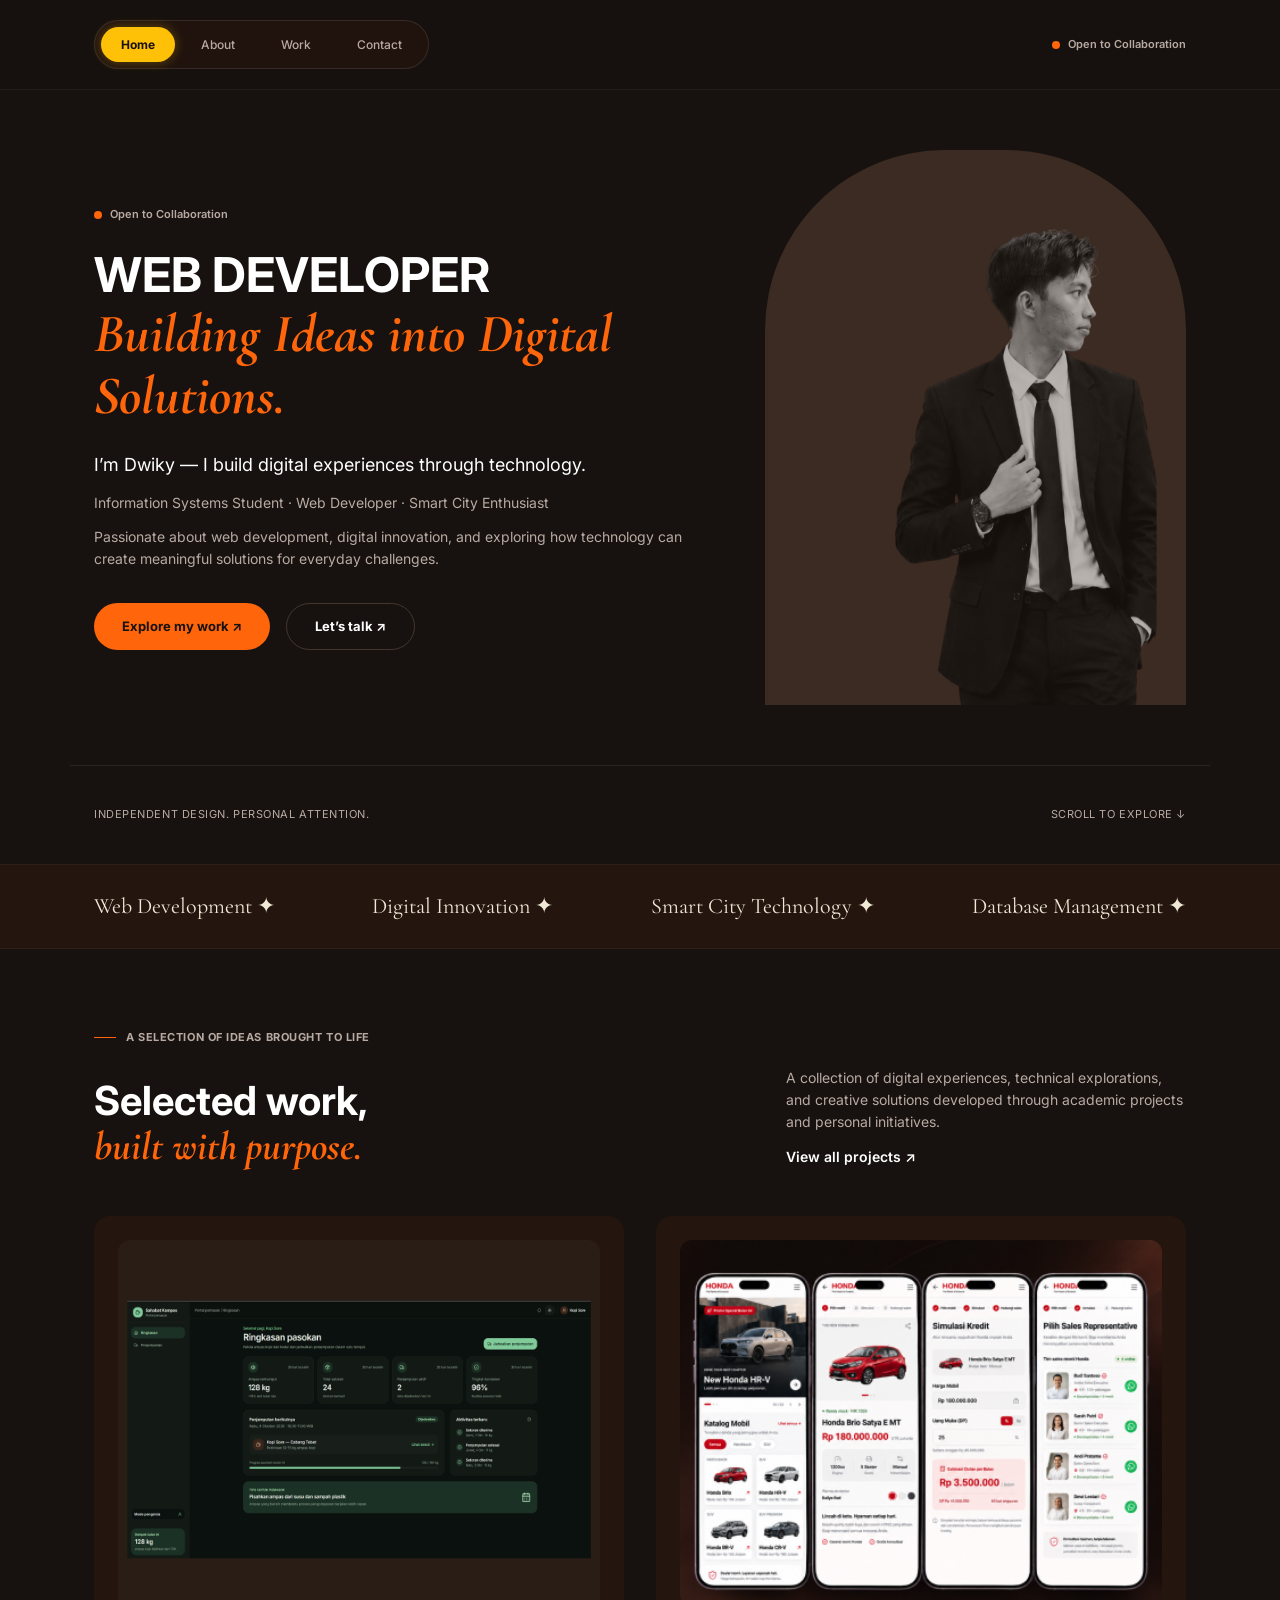
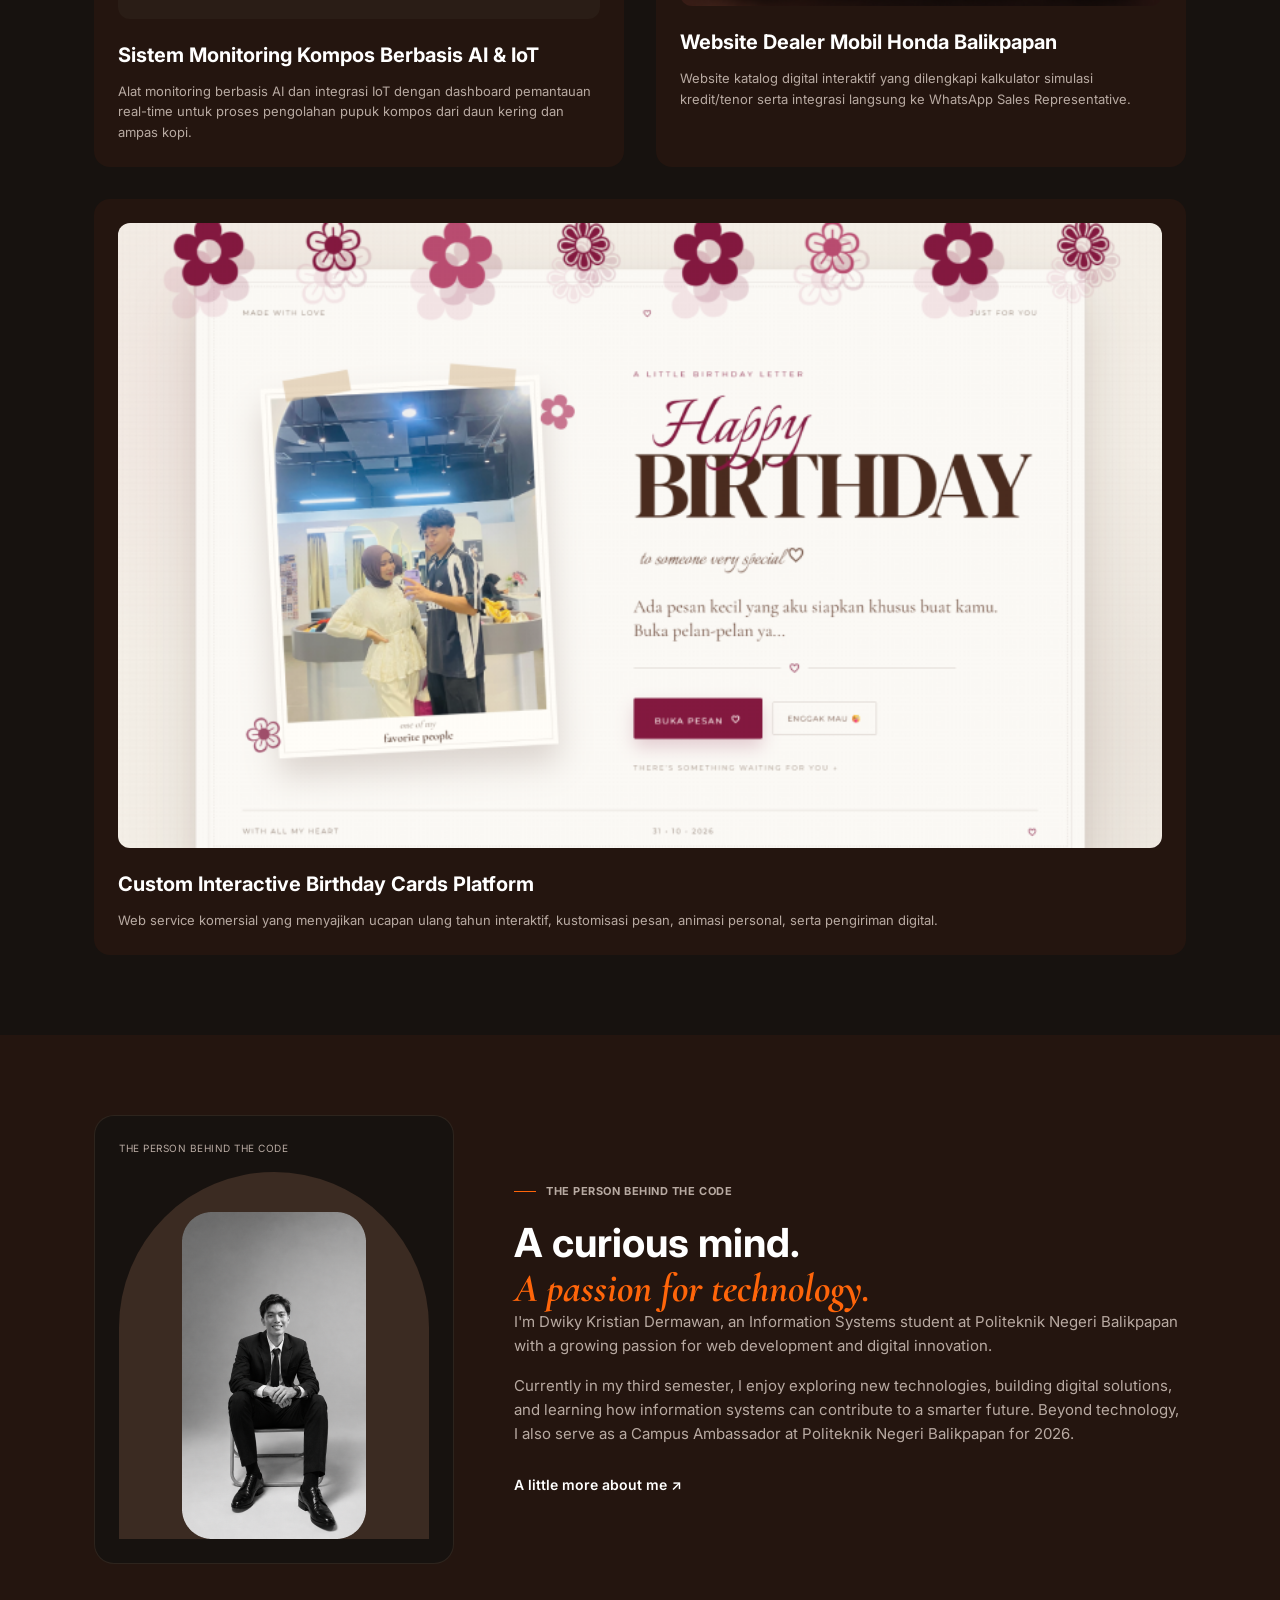
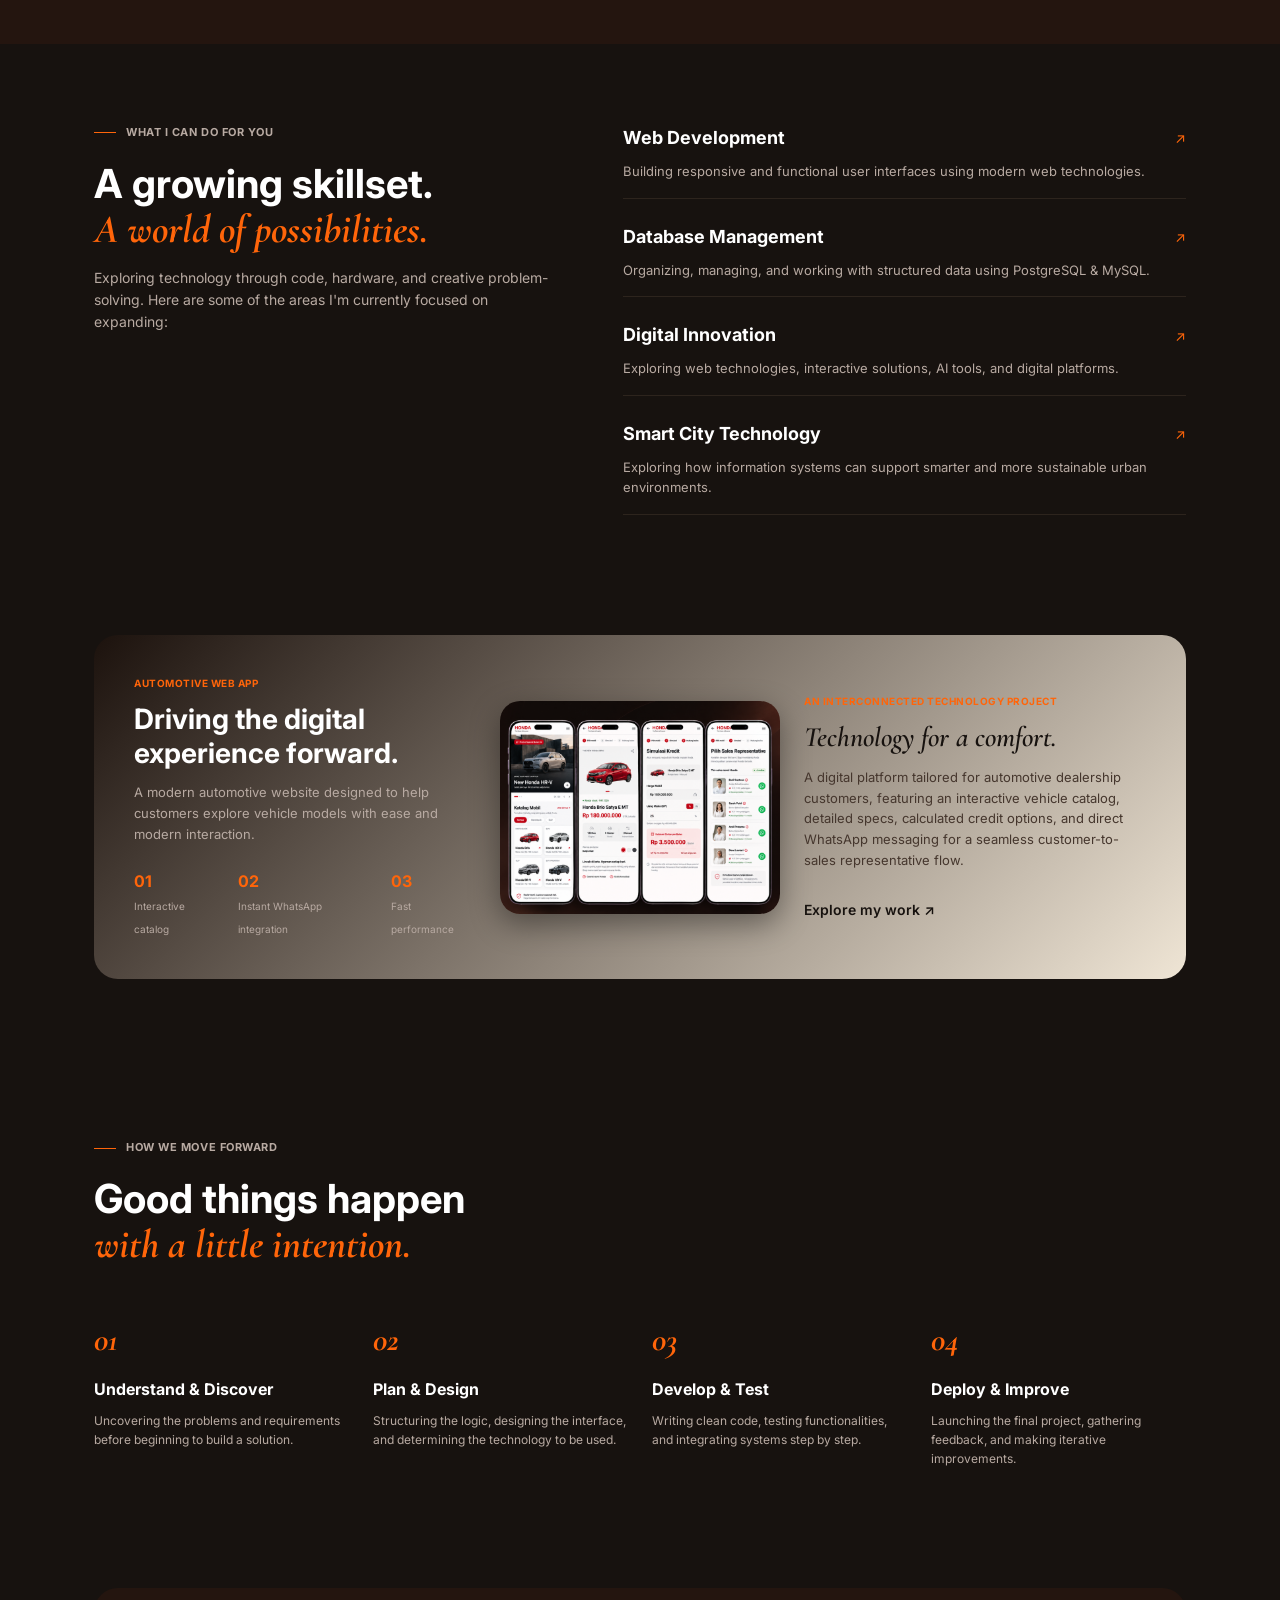
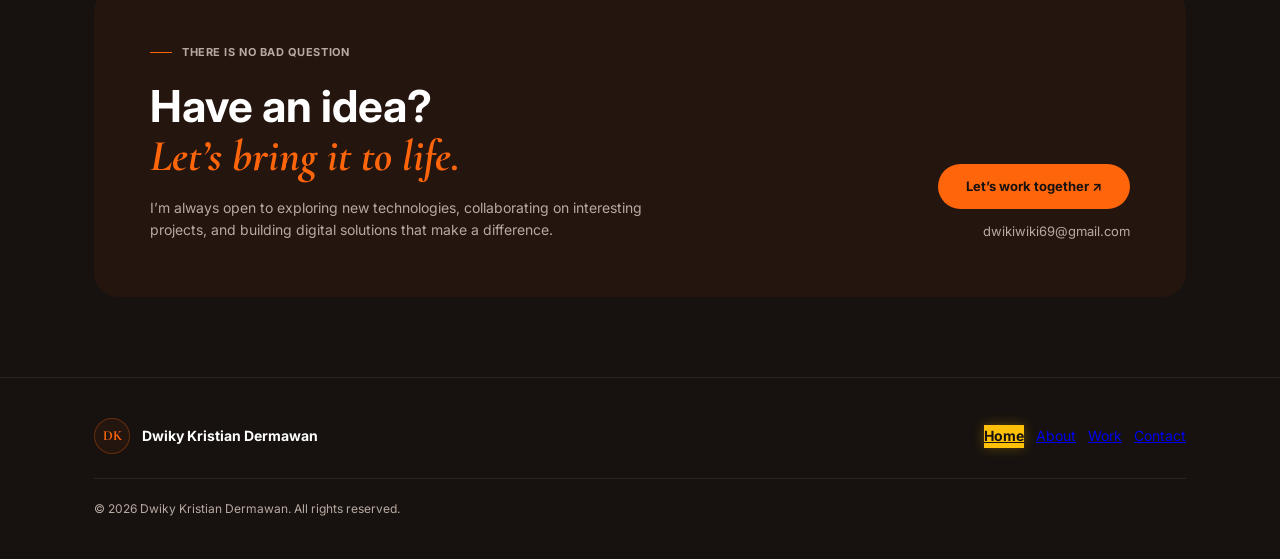
==== index.html @ 46bb8a01 "Initial commit: Portofolio Web Dwiky lengkap dengan FormSubmit & WhatsApp API" ====
<!DOCTYPE html>
<html lang="id">
<head>
  <meta charset="UTF-8">
  <meta name="viewport" content="width=device-width, initial-scale=1.0">
  <title>Home — Dwiky Kristian Dermawan</title>
  
  <link rel="preconnect" href="https://fonts.googleapis.com">
  <link rel="preconnect" href="https://fonts.gstatic.com" crossorigin>
  <link href="https://fonts.googleapis.com/css2?family=Cormorant+Garamond:ital,wght@0,600;0,700;1,600;1,700&family=Inter:wght@400;500;600;700&display=swap" rel="stylesheet">
  
  <link rel="stylesheet" href="style.css">
</head>
<body>

  <!-- Navbar -->
  <header class="navbar">
    <div class="container nav-container">
      <nav class="nav-menu page-links">
        <a href="index.html" class="nav-item">Home</a>
        <a href="about.html" class="nav-item">About</a>
        <a href="work.html" class="nav-item">Work</a>
        <a href="contact.html" class="nav-item">Contact</a>
      </nav>
      
      <div class="status-badge">
        <span class="dot"></span> Open to Collaboration
      </div>
    </div>
  </header>

  <main>
    <!-- Hero Section -->
    <section class="section-hero">
      <div class="container hero-grid">
        <div class="hero-left">
          <div class="status-badge hero-status">
            <span class="dot"></span> Open to Collaboration
          </div>
          <h1 class="main-title">
            WEB DEVELOPER<br>
            <span class="serif-italic">Building Ideas into Digital Solutions.</span>
          </h1>
          <div class="bio-content">
            <p class="bio-lead">I’m Dwiky — I build digital experiences through technology.</p>
            <p class="bio-text">Information Systems Student · Web Developer · Smart City Enthusiast</p>
            <p class="bio-text">Passionate about web development, digital innovation, and exploring how technology can create meaningful solutions for everyday challenges.</p>
          </div>
          <div class="hero-actions">
            <a href="work.html" class="btn-orange">Explore my work ↗</a>
            <a href="contact.html" class="btn-outline">Let’s talk ↗</a>
          </div>
        </div>
        <div class="hero-right">
          <div class="arch-frame">
            <img src="images/sculptural-ribbon-39.png" alt="Dwiky Kristian Dermawan" class="hero-portrait-img clickable-preview" />
          </div>
        </div>
      </div>
      
      <div class="container hero-footnote">
        <span>INDEPENDENT DESIGN. PERSONAL ATTENTION.</span>
        <span>SCROLL TO EXPLORE ↓</span>
      </div>
    </section>

    <!-- Disciplines Bar -->
    <section class="section-disciplines">
      <div class="container disciplines-wrapper">
        <span>Web Development ✦</span>
        <span>Digital Innovation ✦</span>
        <span>Smart City Technology ✦</span>
        <span>Database Management ✦</span>
      </div>
    </section>

    <!-- Selected Projects -->
    <section class="section-projects">
      <div class="container">
        <div class="section-label">
          <span class="orange-line"></span>
          <span>A SELECTION OF IDEAS BROUGHT TO LIFE</span>
        </div>
        
        <div class="section-header-flex">
          <h2 class="section-title">
            Selected work,<br>
            <span class="serif-italic">built with purpose.</span>
          </h2>
          <div class="section-desc">
            <p>A collection of digital experiences, technical explorations, and creative solutions developed through academic projects and personal initiatives.</p>
            <a href="work.html" class="link-more">View all projects ↗</a>
          </div>
        </div>

        <div class="projects-grid">
          <article class="project-card">
            <div class="project-img-wrapper">
              <img src="images/brand-still-life-86.png" alt="Sistem Monitoring Kompos Berbasis AI & IoT" class="clickable-preview">
            </div>
            <h3>Sistem Monitoring Kompos Berbasis AI & IoT</h3>
            <p>Alat monitoring berbasis AI dan integrasi IoT dengan dashboard pemantauan real-time untuk proses pengolahan pupuk kompos dari daun kering dan ampas kopi.</p>
          </article>

          <article class="project-card">
            <div class="project-img-wrapper">
              <img src="images/brand-still-life-94.png" alt="Website Dealer Mobil Honda Balikpapan" class="clickable-preview">
            </div>
            <h3>Website Dealer Mobil Honda Balikpapan</h3>
            <p>Website katalog digital interaktif yang dilengkapi kalkulator simulasi kredit/tenor serta integrasi langsung ke WhatsApp Sales Representative.</p>
          </article>

          <article class="project-card project-card-full">
            <div class="project-img-wrapper">
              <img src="images/brand-still-life-106.png" alt="Custom Interactive Birthday Cards Platform" class="clickable-preview">
            </div>
            <h3>Custom Interactive Birthday Cards Platform</h3>
            <p>Web service komersial yang menyajikan ucapan ulang tahun interaktif, kustomisasi pesan, animasi personal, serta pengiriman digital.</p>
          </article>
        </div>
      </div>
    </section>

    <!-- About Preview -->
    <section class="section-about-preview">
      <div class="container about-preview-grid">
        <div class="portrait-card">
          <span class="card-label">THE PERSON BEHIND THE CODE</span>
          <div class="arch-frame">
            <img src="images/node-120.png" alt="Dwiky Profile" class="portrait-img clickable-preview" />
          </div>
        </div>
        
        <div class="about-preview-text">
          <div class="section-label">
            <span class="orange-line"></span>
            <span>THE PERSON BEHIND THE CODE</span>
          </div>
          <h2 class="section-title">
            A curious mind.<br>
            <span class="serif-italic">A passion for technology.</span>
          </h2>
          <p>I'm Dwiky Kristian Dermawan, an Information Systems student at Politeknik Negeri Balikpapan with a growing passion for web development and digital innovation.</p>
          <p>Currently in my third semester, I enjoy exploring new technologies, building digital solutions, and learning how information systems can contribute to a smarter future. Beyond technology, I also serve as a Campus Ambassador at Politeknik Negeri Balikpapan for 2026.</p>
          <a href="about.html" class="link-more">A little more about me ↗</a>
        </div>
      </div>
    </section>

    <!-- Skillset -->
    <section class="section-skills">
      <div class="container grid-two-col">
        <div class="skills-left">
          <div class="section-label">
            <span class="orange-line"></span>
            <span>WHAT I CAN DO FOR YOU</span>
          </div>
          <h2 class="section-title">
            A growing skillset.<br>
            <span class="serif-italic">A world of possibilities.</span>
          </h2>
          <p class="skills-sub">Exploring technology through code, hardware, and creative problem-solving. Here are some of the areas I'm currently focused on expanding:</p>
        </div>
        
        <div class="skills-list">
          <div class="skill-item">
            <div class="skill-header">
              <h3>Web Development</h3>
              <span class="arrow">↗</span>
            </div>
            <p>Building responsive and functional user interfaces using modern web technologies.</p>
          </div>
          <div class="skill-item">
            <div class="skill-header">
              <h3>Database Management</h3>
              <span class="arrow">↗</span>
            </div>
            <p>Organizing, managing, and working with structured data using PostgreSQL & MySQL.</p>
          </div>
          <div class="skill-item">
            <div class="skill-header">
              <h3>Digital Innovation</h3>
              <span class="arrow">↗</span>
            </div>
            <p>Exploring web technologies, interactive solutions, AI tools, and digital platforms.</p>
          </div>
          <div class="skill-item">
            <div class="skill-header">
              <h3>Smart City Technology</h3>
              <span class="arrow">↗</span>
            </div>
            <p>Exploring how information systems can support smarter and more sustainable urban environments.</p>
          </div>
        </div>
      </div>
    </section>

    <!-- Dual Showcase -->
    <section class="section-showcase">
      <div class="container">
        <div class="dual-showcase-card">
          <div class="showcase-left">
            <div class="card-tag">AUTOMOTIVE WEB APP</div>
            <h2>Driving the digital experience forward.</h2>
            <p>A modern automotive website designed to help customers explore vehicle models with ease and modern interaction.</p>
            <div class="showcase-metrics">
              <div><strong>01</strong><span>Interactive catalog</span></div>
              <div><strong>02</strong><span>Instant WhatsApp integration</span></div>
              <div><strong>03</strong><span>Fast performance</span></div>
            </div>
          </div>
          <div class="showcase-center-mockup">
            <img src="images/brand-still-life-94.png" alt="Mobile App Showcase" class="clickable-preview" />
          </div>
          <div class="showcase-right">
            <div class="card-tag">AN INTERCONNECTED TECHNOLOGY PROJECT</div>
            <h2>Technology for a comfort.</h2>
            <p>A digital platform tailored for automotive dealership customers, featuring an interactive vehicle catalog, detailed specs, calculated credit options, and direct WhatsApp messaging for a seamless customer-to-sales representative flow.</p>
            <a href="work.html" class="link-more">Explore my work ↗</a>
          </div>
        </div>
      </div>
    </section>

    <!-- Workflow -->
    <section class="section-workflow">
      <div class="container">
        <div class="section-label">
          <span class="orange-line"></span>
          <span>HOW WE MOVE FORWARD</span>
        </div>
        <h2 class="section-title">
          Good things happen<br>
          <span class="serif-italic">with a little intention.</span>
        </h2>
        
        <div class="workflow-grid">
          <div class="workflow-step">
            <span class="step-num">01</span>
            <h4>Understand & Discover</h4>
            <p>Uncovering the problems and requirements before beginning to build a solution.</p>
          </div>
          <div class="workflow-step">
            <span class="step-num">02</span>
            <h4>Plan & Design</h4>
            <p>Structuring the logic, designing the interface, and determining the technology to be used.</p>
          </div>
          <div class="workflow-step">
            <span class="step-num">03</span>
            <h4>Develop & Test</h4>
            <p>Writing clean code, testing functionalities, and integrating systems step by step.</p>
          </div>
          <div class="workflow-step">
            <span class="step-num">04</span>
            <h4>Deploy & Improve</h4>
            <p>Launching the final project, gathering feedback, and making iterative improvements.</p>
          </div>
        </div>
      </div>
    </section>

    <!-- CTA -->
    <section class="section-cta">
      <div class="container">
        <div class="cta-box">
          <div class="cta-content">
            <div class="section-label">
              <span class="orange-line"></span>
              <span>THERE IS NO BAD QUESTION</span>
            </div>
            <h2>
              Have an idea?<br>
              <span class="serif-italic">Let’s bring it to life.</span>
            </h2>
            <p>I’m always open to exploring new technologies, collaborating on interesting projects, and building digital solutions that make a difference.</p>
          </div>
          <div class="cta-action">
            <a href="contact.html" class="btn-orange">Let’s work together ↗</a>
            <a href="mailto:dwikiwiki69@gmail.com" class="cta-email">dwikiwiki69@gmail.com</a>
          </div>
        </div>
      </div>
    </section>
  </main>

  <!-- Footer -->
  <footer class="footer">
    <div class="container">
      <div class="footer-top">
        <div class="brand-left">
          <div class="logo-circle">DK</div>
          <span class="brand-name">Dwiky Kristian Dermawan</span>
        </div>
        <nav class="footer-nav page-links">
          <a href="index.html">Home</a>
          <a href="about.html">About</a>
          <a href="work.html">Work</a>
          <a href="contact.html">Contact</a>
        </nav>
      </div>
      <div class="footer-divider"></div>
      <div class="footer-bottom">
        <p>© 2026 Dwiky Kristian Dermawan. All rights reserved.</p>
      </div>
    </div>
  </footer>

  <script src="script.js"></script>
</body>
</html>
---- style.css ----
/* --- RESET & VARIABLES --- */
* {
  box-sizing: border-box;
  margin: 0;
  padding: 0;
}

:root {
  --bg-dark: #17120F;
  --bg-card: #24150F;
  --bg-card-inner: #1D1410;
  --orange: #FF650A;
  --yellow-active: #FFC107;
  --text-white: #FFFFFF;
  --text-muted: #B8AAA2;
  --text-serif: #EFE9D6;
  --font-inter: 'Inter', sans-serif;
  --font-serif: 'Cormorant Garamond', serif;
}

body {
  background-color: var(--bg-dark);
  color: var(--text-white);
  font-family: var(--font-inter);
  line-height: 1.6;
  font-size: 14px;
  overflow-x: hidden;
}

img {
  max-width: 100%;
  height: auto;
  display: block;
}

.container {
  max-width: 1140px;
  margin: 0 auto;
  padding: 0 24px;
  width: 100%;
}

.serif-italic {
  font-family: var(--font-serif);
  font-style: italic;
  font-weight: 700;
  color: var(--orange);
}

.section-label {
  display: flex;
  align-items: center;
  gap: 10px;
  color: var(--text-muted);
  font-size: 11px;
  font-weight: 700;
  letter-spacing: 0.05em;
  text-transform: uppercase;
  margin-bottom: 20px;
}

.orange-line {
  width: 22px;
  height: 1px;
  background-color: var(--orange);
  display: inline-block;
}

/* --- NAVBAR --- */
.navbar {
  padding: 20px 0;
  background: rgba(23, 18, 15, 0.95);
  backdrop-filter: blur(10px);
  position: sticky;
  top: 0;
  z-index: 100;
  border-bottom: 1px solid rgba(69, 54, 45, 0.3);
}

.nav-container {
  display: flex;
  justify-content: space-between;
  align-items: center;
}

.nav-menu {
  display: flex;
  align-items: center;
  gap: 6px;
  background: rgba(36, 21, 15, 0.8);
  padding: 6px;
  border-radius: 100px;
  border: 1px solid rgba(184, 170, 162, 0.15);
}

.nav-item {
  color: var(--text-muted);
  text-decoration: none;
  font-weight: 500;
  font-size: 12px;
  padding: 8px 20px;
  border-radius: 100px;
  transition: all 0.3s ease;
}

.nav-item:hover:not(.active-nav) {
  color: var(--orange);
}

.nav-item.active-nav, .page-links a.active-nav {
  background-color: var(--yellow-active) !important;
  color: #17120F !important;
  font-weight: 700 !important;
  box-shadow: 0 0 12px rgba(255, 193, 7, 0.3);
}

.status-badge {
  display: flex;
  align-items: center;
  gap: 8px;
  color: var(--text-muted);
  font-size: 11px;
  font-weight: 600;
}

.status-badge .dot {
  width: 8px;
  height: 8px;
  background: var(--orange);
  border-radius: 50%;
}

/* --- HERO SECTIONS --- */
.section-hero {
  padding: 60px 0 40px;
}

.hero-grid {
  display: grid;
  grid-template-columns: 1.2fr 0.8fr;
  gap: 40px;
  align-items: center;
}

.hero-status {
  margin-bottom: 24px;
}

.main-title {
  font-size: 48px;
  font-weight: 700;
  line-height: 1.15;
  margin-bottom: 24px;
}

.main-title .serif-italic {
  font-size: 54px;
  display: block;
}

.bio-lead {
  font-size: 18px;
  color: var(--text-white);
  margin-bottom: 12px;
}

.bio-text {
  color: var(--text-muted);
  font-size: 14px;
  margin-bottom: 12px;
}

.max-w-600 {
  max-width: 600px;
}

.hero-actions {
  display: flex;
  gap: 16px;
  margin-top: 32px;
}

.btn-orange {
  background: var(--orange);
  color: #17120F;
  text-decoration: none;
  padding: 12px 28px;
  border-radius: 100px;
  font-weight: 700;
  font-size: 13px;
  display: inline-flex;
  align-items: center;
  gap: 8px;
  border: none;
  cursor: pointer;
  transition: transform 0.2s, background-color 0.2s;
}

.btn-orange:hover {
  transform: translateY(-2px);
  background-color: #ff7726;
}

.btn-outline {
  border: 1px solid rgba(69, 54, 45, 1);
  color: var(--text-white);
  text-decoration: none;
  padding: 12px 28px;
  border-radius: 100px;
  font-weight: 700;
  font-size: 13px;
  transition: background 0.2s;
}

.btn-outline:hover {
  background: rgba(255, 255, 255, 0.05);
}

.arch-frame {
  width: 100%;
  background: #3B2B22;
  border-top-left-radius: 180px;
  border-top-right-radius: 180px;
  overflow: hidden;
  display: flex;
  align-items: flex-end;
  justify-content: center;
  padding-top: 40px;
}

.hero-portrait-img {
  width: 90%;
  height: auto;
  object-fit: cover;
}

.hero-footnote {
  display: flex;
  justify-content: space-between;
  padding-top: 40px;
  margin-top: 60px;
  border-top: 1px solid rgba(69, 54, 45, 0.5);
  color: var(--text-muted);
  font-size: 11px;
  letter-spacing: 0.05em;
}

.signature-wrapper {
  margin-top: 24px;
}

.signature {
  font-family: var(--font-serif);
  font-style: italic;
  font-size: 40px;
  color: var(--orange);
}

/* --- DISCIPLINES BAR --- */
.section-disciplines {
  background: var(--bg-card);
  padding: 24px 0;
  border-top: 1px solid rgba(69, 54, 45, 0.3);
  border-bottom: 1px solid rgba(69, 54, 45, 0.3);
}

.disciplines-wrapper {
  display: flex;
  justify-content: space-between;
  color: var(--text-serif);
  font-family: var(--font-serif);
  font-size: 22px;
}

/* --- SELECTED PROJECTS --- */
.section-projects {
  padding: 80px 0;
}

.pt-0 {
  padding-top: 0;
}

.section-header-flex {
  display: flex;
  justify-content: space-between;
  align-items: flex-end;
  margin-bottom: 48px;
  gap: 40px;
}

.section-title {
  font-size: 40px;
  line-height: 1.1;
}

.section-desc {
  max-width: 400px;
  color: var(--text-muted);
  font-size: 14px;
}

.link-more {
  color: var(--text-white);
  text-decoration: none;
  font-weight: 600;
  display: inline-block;
  margin-top: 12px;
}

.link-more:hover {
  color: var(--orange);
}

.projects-grid {
  display: grid;
  grid-template-columns: repeat(2, 1fr);
  gap: 32px;
}

.project-card {
  background: var(--bg-card);
  border-radius: 16px;
  padding: 24px;
}

.project-card-full {
  grid-column: span 2;
}

.project-img-wrapper {
  border-radius: 12px;
  overflow: hidden;
  margin-bottom: 20px;
  background: #2A1D16;
}

.project-img-wrapper img {
  width: 100%;
  height: auto;
  transition: transform 0.3s;
}

.project-img-wrapper img:hover {
  transform: scale(1.02);
}

.project-card h3 {
  font-size: 20px;
  margin-bottom: 10px;
}

.project-card p {
  color: var(--text-muted);
  font-size: 13px;
}

/* --- ABOUT PREVIEW --- */
.section-about-preview {
  background: var(--bg-card);
  padding: 80px 0;
}

.about-preview-grid {
  display: grid;
  grid-template-columns: 360px 1fr;
  gap: 60px;
  align-items: center;
}

.portrait-card {
  background: var(--bg-dark);
  border-radius: 20px;
  padding: 24px;
  border: 1px solid rgba(69, 54, 45, 0.5);
}

.card-label {
  font-size: 10px;
  color: var(--text-muted);
  display: block;
  margin-bottom: 16px;
  letter-spacing: 0.05em;
}

.about-preview-text p {
  color: var(--text-muted);
  font-size: 15px;
  margin-bottom: 16px;
}

/* --- GUIDES & QUOTE --- */
.section-guides {
  background: var(--bg-card);
  padding: 80px 0;
}

.quote-block {
  margin-bottom: 48px;
}

.quote-mark {
  font-family: var(--font-serif);
  font-size: 60px;
  color: var(--orange);
  line-height: 1;
}

.quote-text {
  font-family: var(--font-serif);
  font-style: italic;
  font-size: 38px;
  color: var(--text-serif);
  font-weight: 700;
  line-height: 1.2;
}

.principles-grid {
  display: grid;
  grid-template-columns: repeat(3, 1fr);
  gap: 32px;
}

.principle-card h3 {
  font-size: 18px;
  margin-bottom: 10px;
}

.principle-card p {
  color: var(--text-muted);
  font-size: 13px;
}

/* --- SERVICES & SKILLS --- */
.section-services {
  background: var(--bg-dark);
  padding: 80px 0;
}

.section-headline {
  font-size: 40px;
  margin-bottom: 12px;
}

.mb-40 {
  margin-bottom: 40px;
}

.mb-24 {
  margin-bottom: 24px;
}

.mb-32 {
  margin-bottom: 32px;
}

.mt-12 {
  margin-top: 12px;
}

.group-title {
  color: var(--orange);
  font-size: 11px;
  font-weight: 700;
  letter-spacing: 0.05em;
  display: block;
  margin-bottom: 16px;
}

.pills-wrapper {
  display: flex;
  flex-wrap: wrap;
  gap: 10px;
}

.pill {
  border: 1px solid rgba(184, 170, 162, 0.3);
  padding: 8px 16px;
  border-radius: 100px;
  font-size: 12px;
  color: var(--text-serif);
  font-weight: 600;
}

.services-grid {
  display: grid;
  grid-template-columns: repeat(3, 1fr);
  gap: 20px;
}

.service-card {
  background: var(--bg-card-inner);
  border-radius: 12px;
  padding: 24px;
  display: flex;
  flex-direction: column;
}

.service-card h3 {
  font-size: 18px;
  margin-bottom: 10px;
}

.service-desc {
  color: var(--text-muted);
  font-size: 13px;
  margin-bottom: 20px;
}

.card-divider {
  height: 1px;
  background: rgba(69, 54, 45, 1);
  margin-top: auto;
  margin-bottom: 14px;
}

.service-tags {
  color: var(--text-muted);
  font-size: 11px;
  line-height: 1.5;
}

.services-note {
  color: var(--text-muted);
  font-size: 14px;
}

.section-skills {
  padding: 80px 0;
}

.grid-two-col {
  display: grid;
  grid-template-columns: 1fr 1.2fr;
  gap: 60px;
}

.skills-sub {
  color: var(--text-muted);
  margin-top: 16px;
  font-size: 14px;
}

.skills-list {
  display: flex;
  flex-direction: column;
  gap: 24px;
}

.skill-item {
  border-bottom: 1px solid rgba(69, 54, 45, 0.5);
  padding-bottom: 16px;
}

.skill-header {
  display: flex;
  justify-content: space-between;
  align-items: center;
  margin-bottom: 8px;
}

.skill-header h3 {
  font-size: 18px;
}

.skill-header .arrow {
  color: var(--orange);
}

.skill-item p {
  color: var(--text-muted);
  font-size: 13px;
}

/* --- DUAL SHOWCASE --- */
.section-showcase {
  padding: 40px 0 80px;
}

.dual-showcase-card {
  background: linear-gradient(135deg, #1C120D 0%, #EFE5D5 100%);
  border-radius: 24px;
  display: grid;
  grid-template-columns: 1fr 280px 1fr;
  gap: 24px;
  padding: 40px;
  align-items: center;
  color: var(--text-white);
  overflow: hidden;
}

.card-tag {
  font-size: 10px;
  font-weight: 700;
  letter-spacing: 0.05em;
  color: var(--orange);
  margin-bottom: 12px;
}

.showcase-left h2, .showcase-right h2 {
  font-size: 28px;
  line-height: 1.2;
  margin-bottom: 12px;
}

.showcase-right {
  color: #17120F;
}

.showcase-right h2 {
  font-family: var(--font-serif);
  font-style: italic;
  font-weight: 600;
}

.showcase-right p {
  color: #45362D;
  font-size: 13px;
  margin-bottom: 16px;
}

.showcase-right .link-more {
  color: #17120F;
}

.showcase-left p {
  color: var(--text-muted);
  font-size: 13px;
  margin-bottom: 24px;
}

.showcase-metrics {
  display: flex;
  gap: 16px;
}

.showcase-metrics div strong {
  display: block;
  font-size: 16px;
  color: var(--orange);
}

.showcase-metrics div span {
  font-size: 10px;
  color: var(--text-muted);
}

.showcase-center-mockup img {
  width: 100%;
  border-radius: 20px;
  box-shadow: 0 10px 30px rgba(0,0,0,0.4);
}

/* --- WORKFLOW --- */
.section-workflow {
  padding: 80px 0;
}

.workflow-grid {
  display: grid;
  grid-template-columns: repeat(4, 1fr);
  gap: 24px;
  margin-top: 48px;
}

.workflow-grid.col-3 {
  grid-template-columns: repeat(3, 1fr);
}

.step-num {
  font-family: var(--font-serif);
  font-style: italic;
  font-size: 32px;
  color: var(--orange);
  font-weight: 700;
  display: block;
  margin-bottom: 12px;
}

.workflow-step h4 {
  font-size: 16px;
  margin-bottom: 8px;
}

.workflow-step p {
  color: var(--text-muted);
  font-size: 12px;
}

/* --- WORK PAGE FILTERS --- */
.filter-bar {
  display: flex;
  gap: 12px;
  margin-top: 32px;
}

.filter-btn {
  background: var(--bg-card);
  border: 1px solid rgba(184, 170, 162, 0.2);
  color: var(--text-muted);
  padding: 8px 20px;
  border-radius: 100px;
  font-size: 12px;
  font-weight: 600;
  cursor: pointer;
  transition: all 0.2s;
}

.filter-btn.active, .filter-btn:hover {
  background: var(--orange);
  color: #17120F;
  border-color: var(--orange);
}

/* --- CONTACT FORM PAGE --- */
.direct-contact-card {
  background: var(--bg-card);
  border-radius: 20px;
  padding: 32px;
  border: 1px solid rgba(69, 54, 45, 0.5);
}

.direct-email-link {
  font-size: 20px;
  color: var(--orange);
  font-weight: 700;
  text-decoration: none;
}

.section-inquiry {
  padding: 40px 0 80px;
}

.inquiry-form-card {
  background: var(--bg-card);
  border-radius: 24px;
  padding: 48px;
}

.form-title {
  font-size: 32px;
  margin-bottom: 8px;
}

.form-subtitle {
  color: var(--text-muted);
  margin-bottom: 32px;
  font-size: 14px;
}

.form-row {
  display: grid;
  grid-template-columns: repeat(2, 1fr);
  gap: 20px;
  margin-bottom: 20px;
}

.form-group {
  display: flex;
  flex-direction: column;
  gap: 8px;
}

.form-group label {
  font-size: 12px;
  font-weight: 600;
  color: var(--text-serif);
}

.form-group input, .form-group textarea {
  width: 100%;
  padding: 14px 18px;
  background: var(--bg-dark);
  border: 1px solid rgba(69, 54, 45, 1);
  border-radius: 12px;
  color: var(--text-white);
  font-family: var(--font-inter);
  font-size: 13px;
  outline: none;
}

.form-group input:focus, .form-group textarea:focus {
  border-color: var(--orange);
}

.checkbox-pills, .radio-pills {
  display: flex;
  flex-wrap: wrap;
  gap: 10px;
}

.pill-checkbox, .pill-radio {
  cursor: pointer;
}

.pill-checkbox input, .pill-radio input {
  display: none;
}

.pill-checkbox span, .pill-radio span {
  display: inline-block;
  padding: 8px 18px;
  border-radius: 100px;
  border: 1px solid rgba(184, 170, 162, 0.3);
  font-size: 12px;
  color: var(--text-muted);
  transition: all 0.2s;
}

.pill-checkbox input:checked + span, .pill-radio input:checked + span {
  background: var(--orange);
  color: #17120F;
  border-color: var(--orange);
  font-weight: 700;
}

.form-actions {
  display: flex;
  align-items: center;
  gap: 24px;
}

.alt-email-note {
  color: var(--text-muted);
  font-size: 12px;
}

.alt-email-note a {
  color: var(--orange);
  text-decoration: none;
}

/* --- CTA --- */
.section-cta {
  padding: 40px 0 80px;
}

.cta-box {
  background: var(--bg-card);
  border-radius: 24px;
  padding: 56px;
  display: flex;
  justify-content: space-between;
  align-items: flex-end;
  gap: 40px;
}

.cta-content h2 {
  font-size: 44px;
  line-height: 1.1;
  margin-bottom: 16px;
}

.cta-content p {
  color: var(--text-muted);
  font-size: 14px;
  max-width: 500px;
}

.cta-action {
  display: flex;
  flex-direction: column;
  align-items: flex-end;
  gap: 12px;
}

.cta-email {
  color: var(--text-muted);
  text-decoration: none;
  font-size: 13px;
}

/* --- FOOTER --- */
.footer {
  padding: 40px 0;
  border-top: 1px solid rgba(69, 54, 45, 0.5);
}

.footer-top {
  display: flex;
  justify-content: space-between;
  align-items: center;
  margin-bottom: 24px;
}

.brand-left {
  display: flex;
  align-items: center;
  gap: 12px;
}

.logo-circle {
  width: 36px;
  height: 36px;
  background: var(--bg-card);
  border-radius: 50%;
  display: flex;
  align-items: center;
  justify-content: center;
  font-family: var(--font-serif);
  font-weight: 700;
  color: var(--orange);
  border: 1px solid rgba(255, 101, 10, 0.3);
}

.brand-name {
  font-weight: 700;
  font-size: 14px;
}

.footer-nav {
  display: flex;
  gap: 12px;
}

.footer-divider {
  height: 1px;
  background: rgba(69, 54, 45, 0.5);
  margin-bottom: 20px;
}

.footer-bottom {
  color: var(--text-muted);
  font-size: 12px;
}

/* --- MODAL POP-UP GAMBAR --- */
.image-modal {
  display: flex;
  position: fixed;
  z-index: 1000;
  left: 0;
  top: 0;
  width: 100%;
  height: 100%;
  background: rgba(15, 10, 8, 0.9);
  backdrop-filter: blur(8px);
  align-items: center;
  justify-content: center;
  flex-direction: column;
  opacity: 0;
  pointer-events: none;
  transition: opacity 0.4s ease-in-out;
}

.image-modal.show {
  opacity: 1;
  pointer-events: auto;
}

.modal-content {
  max-width: 85%;
  max-height: 80vh;
  border-radius: 16px;
  transform: scale(0.95);
  transition: transform 0.4s ease-in-out;
}

.image-modal.show .modal-content {
  transform: scale(1);
}

.modal-close {
  position: absolute;
  top: 24px;
  right: 36px;
  color: #fff;
  font-size: 36px;
  cursor: pointer;
}

/* --- RESPONSIVE MEDIA QUERIES --- */
@media (max-width: 1024px) {
  .hero-grid, .about-preview-grid, .section-header-flex, .grid-two-col, .dual-showcase-card, .cta-box {
    grid-template-columns: 1fr;
    flex-direction: column;
    align-items: flex-start;
  }
  .principles-grid, .services-grid, .workflow-grid {
    grid-template-columns: repeat(2, 1fr);
  }
}

@media (max-width: 768px) {
  .nav-container {
    flex-direction: column;
    gap: 16px;
  }
  .projects-grid, .workflow-grid, .form-row, .principles-grid, .services-grid {
    grid-template-columns: 1fr;
  }
  .project-card-full {
    grid-column: span 1;
  }
  .main-title {
    font-size: 36px;
  }
  .main-title .serif-italic {
    font-size: 40px;
  }
}
/* --- WHATSAPP INTEGRATION STYLES --- */
.direct-links-wrapper {
  display: flex;
  flex-direction: column;
  gap: 12px;
  margin-top: 8px;
}

.btn-whatsapp-direct {
  display: inline-block;
  color: #25D366;
  font-weight: 600;
  font-size: 14px;
  text-decoration: none;
  transition: color 0.2s ease;
}

.btn-whatsapp-direct:hover {
  color: #1EBE57;
  text-decoration: underline;
}

.btn-whatsapp-outline {
  display: inline-flex;
  align-items: center;
  gap: 7px;
  border: 1px solid #25D366;
  color: #25D366;
  text-decoration: none;
  padding: 10px 20px;
  border-radius: 100px;
  font-weight: 800;
  font-size: 8px;
  transition: all 0.2s ease;
}

.btn-whatsapp-outline:hover {
  background: rgba(37, 211, 102, 0.1);
  transform: translateY(-2px);
}

@media (max-width: 768px) {
  .form-actions {
    flex-direction: column;
    align-items: stretch;
    gap: 12px;
  }
  .btn-whatsapp-outline {
    justify-content: center;
  }
}
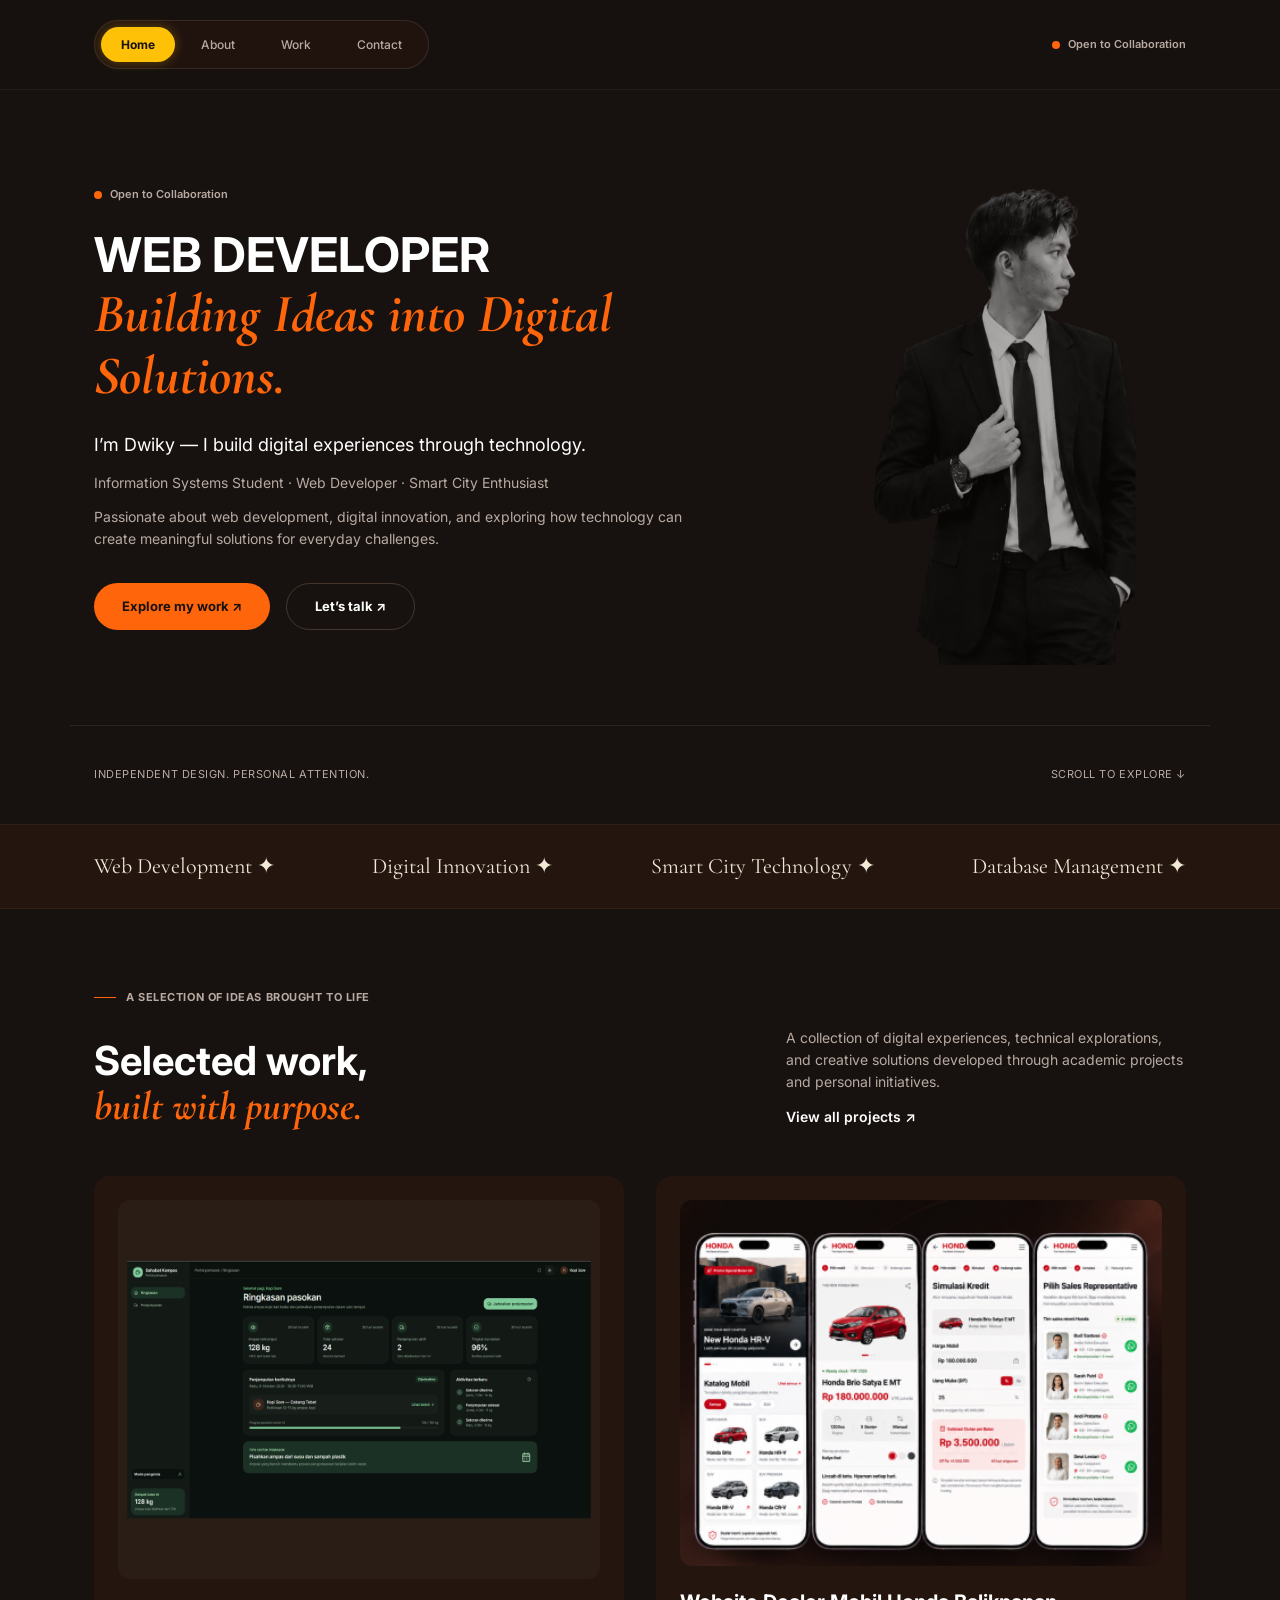
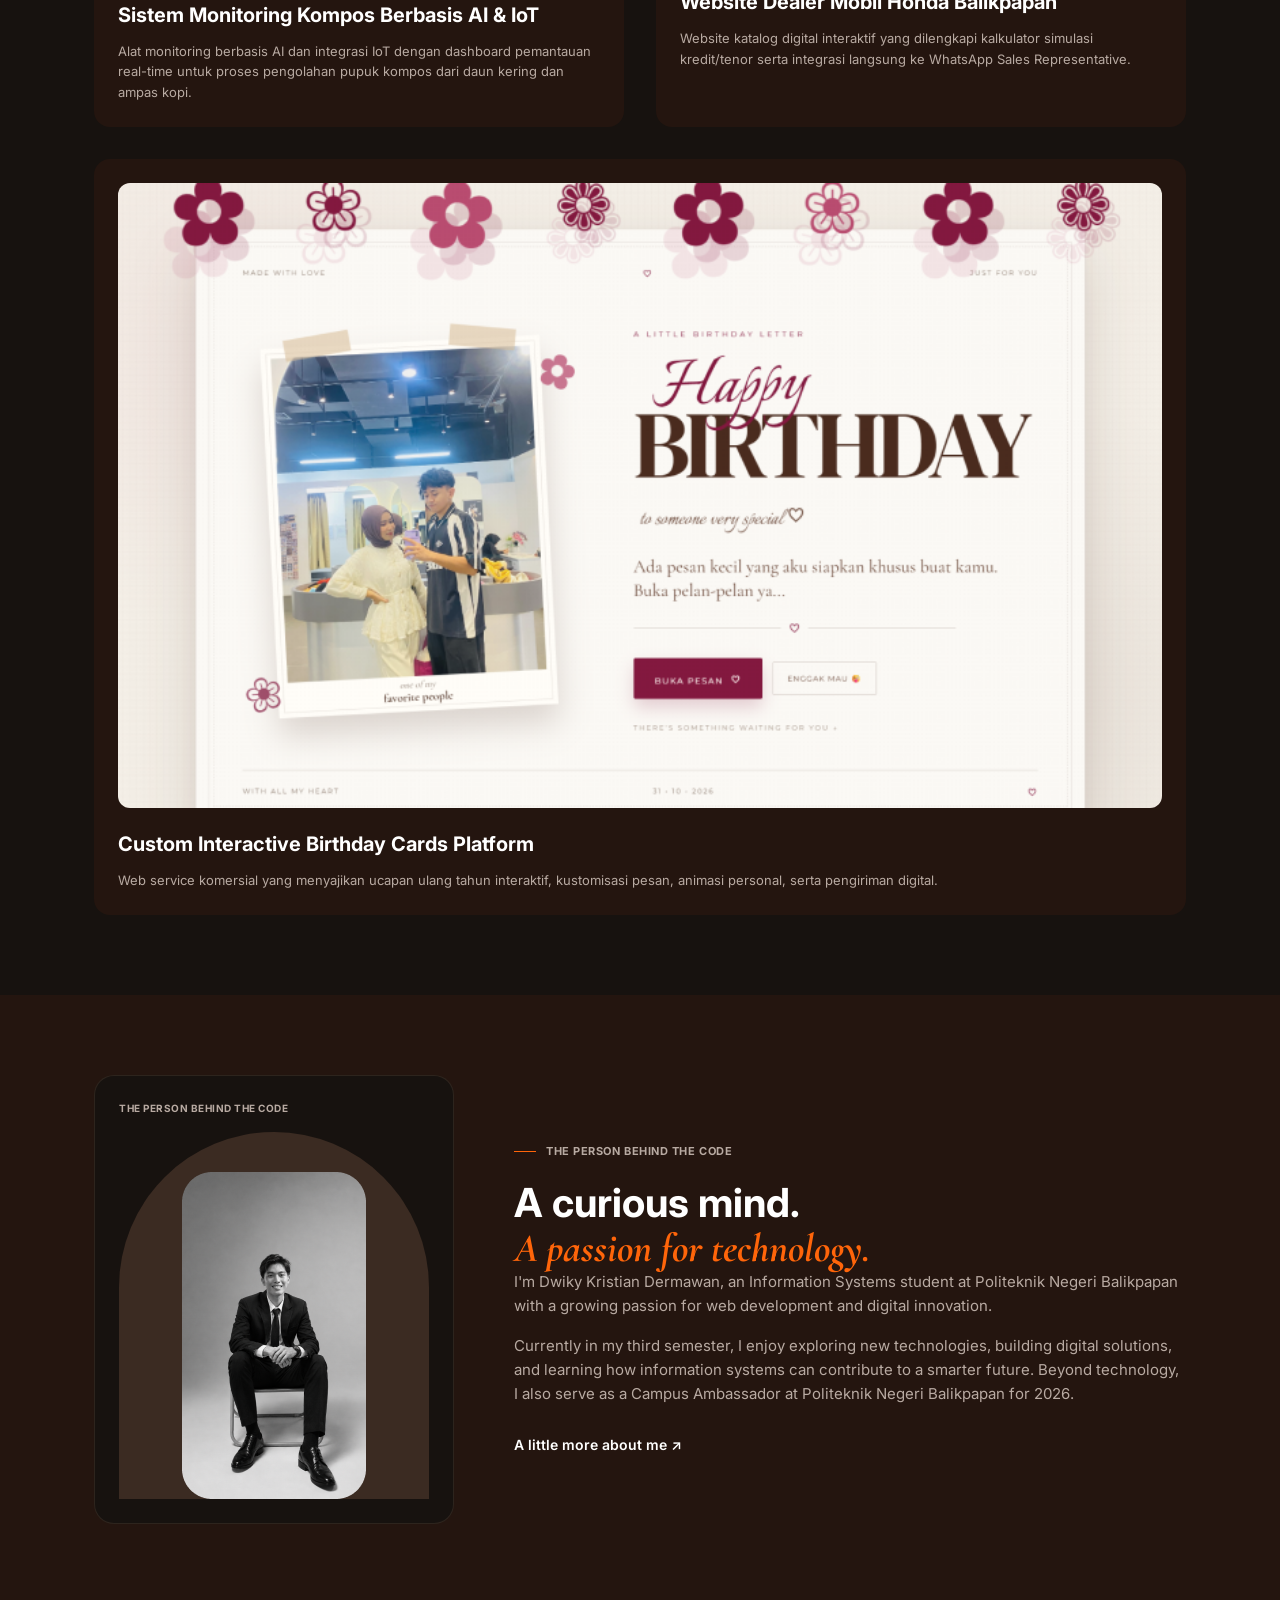
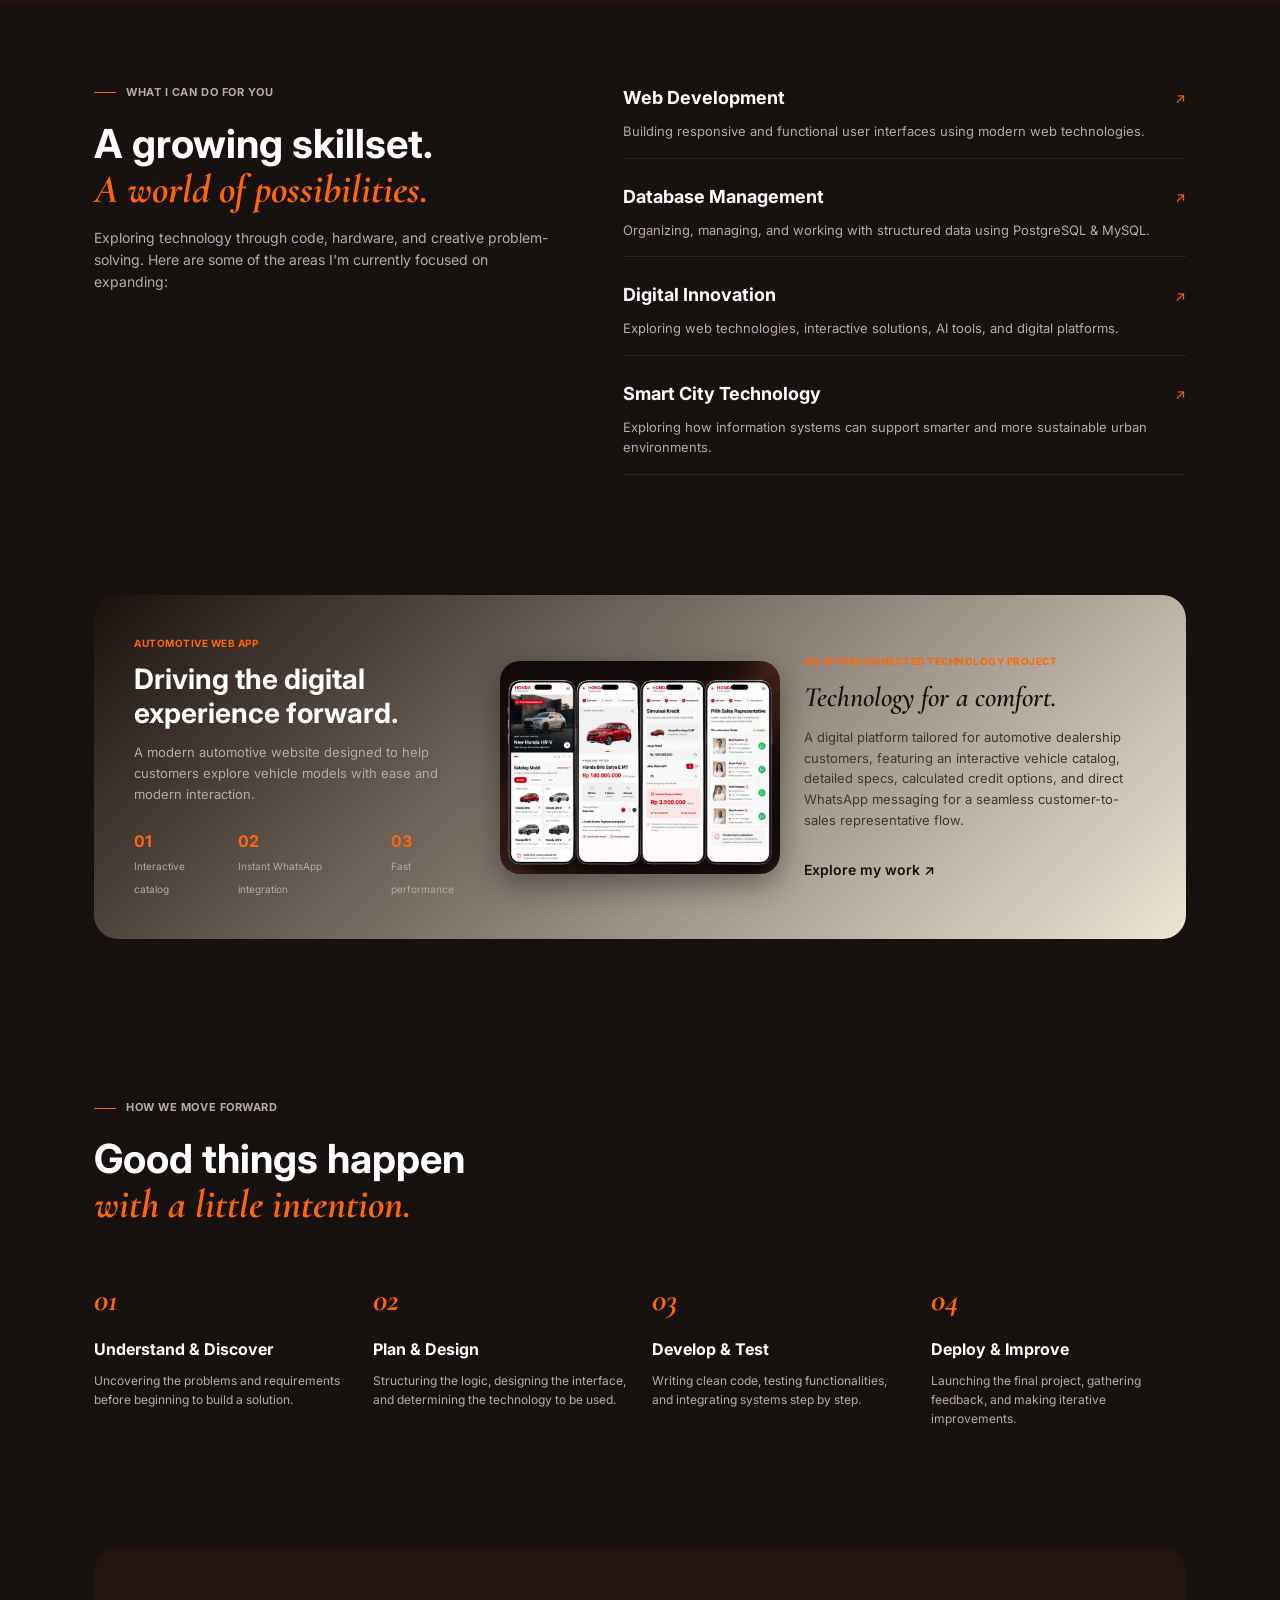
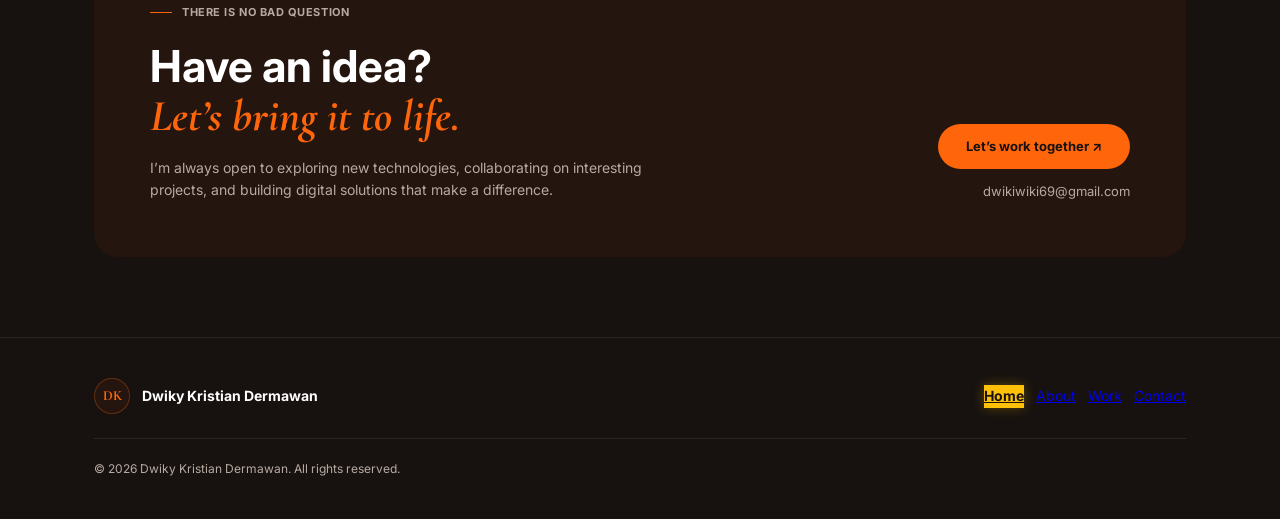
==== commit 893b5ca7: "Update icone wa dan direct Linkedln" ====
--- a/index.html
+++ b/index.html
@@ -5,6 +5,7 @@
   <meta name="viewport" content="width=device-width, initial-scale=1.0">
   <title>Home — Dwiky Kristian Dermawan</title>
   
+  <!-- Google Fonts -->
   <link rel="preconnect" href="https://fonts.googleapis.com">
   <link rel="preconnect" href="https://fonts.gstatic.com" crossorigin>
   <link href="https://fonts.googleapis.com/css2?family=Cormorant+Garamond:ital,wght@0,600;0,700;1,600;1,700&family=Inter:wght@400;500;600;700&display=swap" rel="stylesheet">
@@ -13,11 +14,11 @@
 </head>
 <body>
 
-  <!-- Navbar -->
+  <!-- Header Navigasi -->
   <header class="navbar">
     <div class="container nav-container">
       <nav class="nav-menu page-links">
-        <a href="index.html" class="nav-item">Home</a>
+        <a href="index.html" class="nav-item active-nav">Home</a>
         <a href="about.html" class="nav-item">About</a>
         <a href="work.html" class="nav-item">Work</a>
         <a href="contact.html" class="nav-item">Contact</a>
@@ -30,7 +31,7 @@
   </header>
 
   <main>
-    <!-- Hero Section -->
+    <!-- 1. Hero Section -->
     <section class="section-hero">
       <div class="container hero-grid">
         <div class="hero-left">
@@ -52,9 +53,7 @@
           </div>
         </div>
         <div class="hero-right">
-          <div class="arch-frame">
-            <img src="images/sculptural-ribbon-39.png" alt="Dwiky Kristian Dermawan" class="hero-portrait-img clickable-preview" />
-          </div>
+          <img src="images/sculptural-ribbon-39.png" alt="Dwiky Kristian Dermawan" class="hero-portrait-img clickable-preview" />
         </div>
       </div>
       
@@ -64,7 +63,7 @@
       </div>
     </section>
 
-    <!-- Disciplines Bar -->
+    <!-- 2. Disciplines Bar -->
     <section class="section-disciplines">
       <div class="container disciplines-wrapper">
         <span>Web Development ✦</span>
@@ -74,7 +73,7 @@
       </div>
     </section>
 
-    <!-- Selected Projects -->
+    <!-- 3. Selected Projects Section -->
     <section class="section-projects">
       <div class="container">
         <div class="section-label">
@@ -94,6 +93,7 @@
         </div>
 
         <div class="projects-grid">
+          <!-- Project 1 -->
           <article class="project-card">
             <div class="project-img-wrapper">
               <img src="images/brand-still-life-86.png" alt="Sistem Monitoring Kompos Berbasis AI & IoT" class="clickable-preview">
@@ -102,6 +102,7 @@
             <p>Alat monitoring berbasis AI dan integrasi IoT dengan dashboard pemantauan real-time untuk proses pengolahan pupuk kompos dari daun kering dan ampas kopi.</p>
           </article>
 
+          <!-- Project 2 -->
           <article class="project-card">
             <div class="project-img-wrapper">
               <img src="images/brand-still-life-94.png" alt="Website Dealer Mobil Honda Balikpapan" class="clickable-preview">
@@ -110,6 +111,7 @@
             <p>Website katalog digital interaktif yang dilengkapi kalkulator simulasi kredit/tenor serta integrasi langsung ke WhatsApp Sales Representative.</p>
           </article>
 
+          <!-- Project 3 -->
           <article class="project-card project-card-full">
             <div class="project-img-wrapper">
               <img src="images/brand-still-life-106.png" alt="Custom Interactive Birthday Cards Platform" class="clickable-preview">
@@ -121,7 +123,7 @@
       </div>
     </section>
 
-    <!-- About Preview -->
+    <!-- 4. Meet The Designer -->
     <section class="section-about-preview">
       <div class="container about-preview-grid">
         <div class="portrait-card">
@@ -147,7 +149,7 @@
       </div>
     </section>
 
-    <!-- Skillset -->
+    <!-- 5. A Growing Skillset / World of Possibilities -->
     <section class="section-skills">
       <div class="container grid-two-col">
         <div class="skills-left">
@@ -195,7 +197,7 @@
       </div>
     </section>
 
-    <!-- Dual Showcase -->
+    <!-- 6. Featured Dual Showcase Card -->
     <section class="section-showcase">
       <div class="container">
         <div class="dual-showcase-card">
@@ -222,7 +224,7 @@
       </div>
     </section>
 
-    <!-- Workflow -->
+    <!-- 7. Workflow / Intention Section -->
     <section class="section-workflow">
       <div class="container">
         <div class="section-label">
@@ -259,7 +261,7 @@
       </div>
     </section>
 
-    <!-- CTA -->
+    <!-- 8. CTA Section -->
     <section class="section-cta">
       <div class="container">
         <div class="cta-box">
@@ -292,7 +294,7 @@
           <span class="brand-name">Dwiky Kristian Dermawan</span>
         </div>
         <nav class="footer-nav page-links">
-          <a href="index.html">Home</a>
+          <a href="index.html" class="active-nav">Home</a>
           <a href="about.html">About</a>
           <a href="work.html">Work</a>
           <a href="contact.html">Contact</a>
--- a/style.css
+++ b/style.css
@@ -1049,4 +1049,98 @@
   .btn-whatsapp-outline {
     justify-content: center;
   }
+}
+/* --- DIRECT CONTACT CARD STYLES --- */
+.direct-contact-card {
+  background: var(--bg-card, #24150F);
+  border-radius: 20px;
+  padding: 32px;
+  border: 1px solid rgba(69, 54, 45, 0.5);
+}
+
+.card-label {
+  font-size: 10px;
+  color: var(--text-muted, #B8AAA2);
+  display: block;
+  margin-bottom: 16px;
+  letter-spacing: 0.05em;
+  font-weight: 700;
+  text-transform: uppercase;
+}
+
+.direct-links-wrapper {
+  display: flex;
+  flex-direction: column;
+  gap: 12px;
+  margin-top: 8px;
+}
+
+.direct-email-link {
+  font-size: 20px;
+  color: var(--orange, #FF650A);
+  font-weight: 700;
+  text-decoration: none;
+  word-break: break-all;
+}
+
+.direct-email-link:hover {
+  text-decoration: underline;
+}
+
+.btn-whatsapp-direct {
+  display: inline-flex;
+  align-items: center;
+  gap: 8px;
+  color: #25D366;
+  font-weight: 600;
+  font-size: 14px;
+  text-decoration: none;
+  transition: all 0.2s ease;
+}
+
+.btn-whatsapp-direct:hover {
+  color: #1EBE57;
+  text-decoration: underline;
+  transform: translateX(2px);
+}
+
+.whatsapp-inline-icon {
+  width: 18px;
+  height: 18px;
+  border-radius: 3px;
+  object-fit: contain;
+}
+
+.btn-linkedin-direct {
+  display: inline-flex;
+  align-items: center;
+  gap: 8px;
+  color: #0A66C2;
+  font-weight: 600;
+  font-size: 14px;
+  text-decoration: none;
+  transition: all 0.2s ease;
+}
+
+.btn-linkedin-direct:hover {
+  color: #388ee6;
+  text-decoration: underline;
+  transform: translateX(2px);
+}
+
+.linkedin-inline-icon {
+  width: 18px;
+  height: 18px;
+  border-radius: 3px;
+  object-fit: contain;
+}
+
+.bio-text {
+  color: var(--text-muted, #B8AAA2);
+  font-size: 14px;
+  line-height: 1.6;
+}
+
+.mt-12 {
+  margin-top: 12px;
 }
